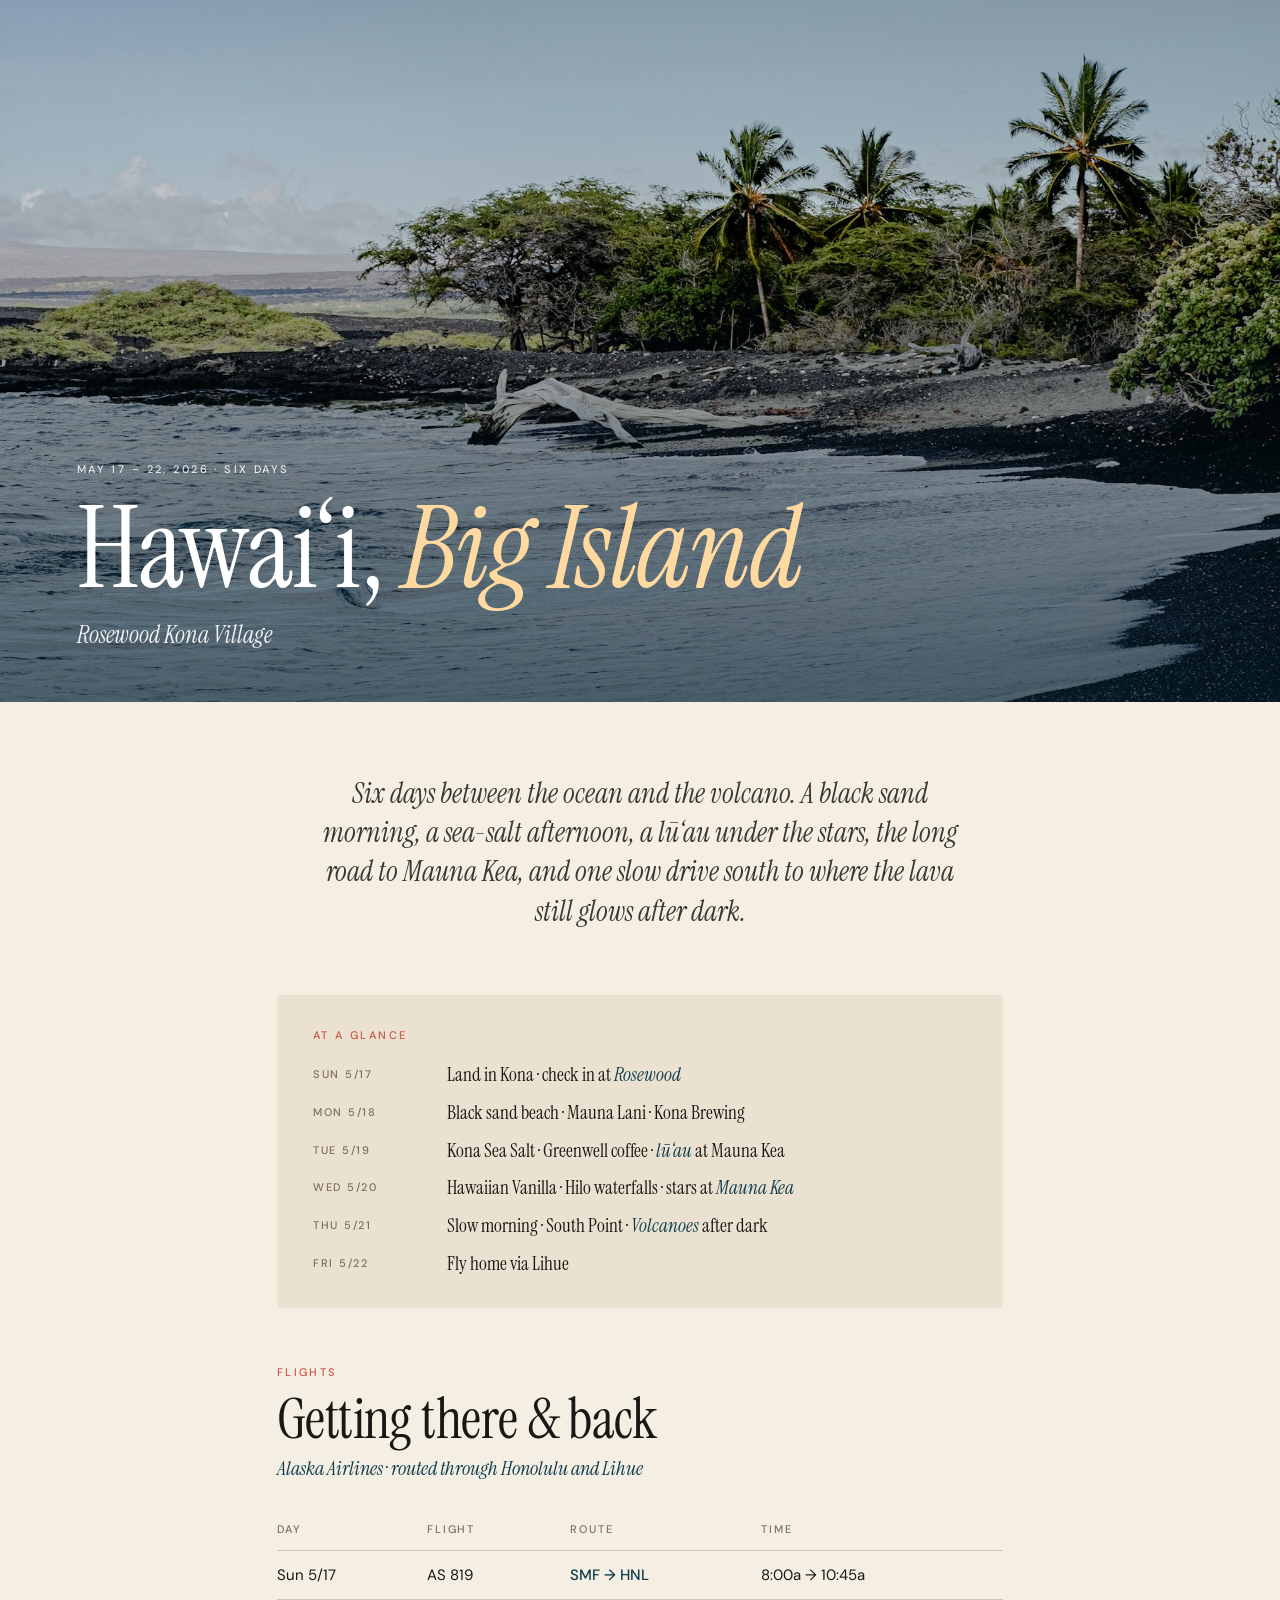
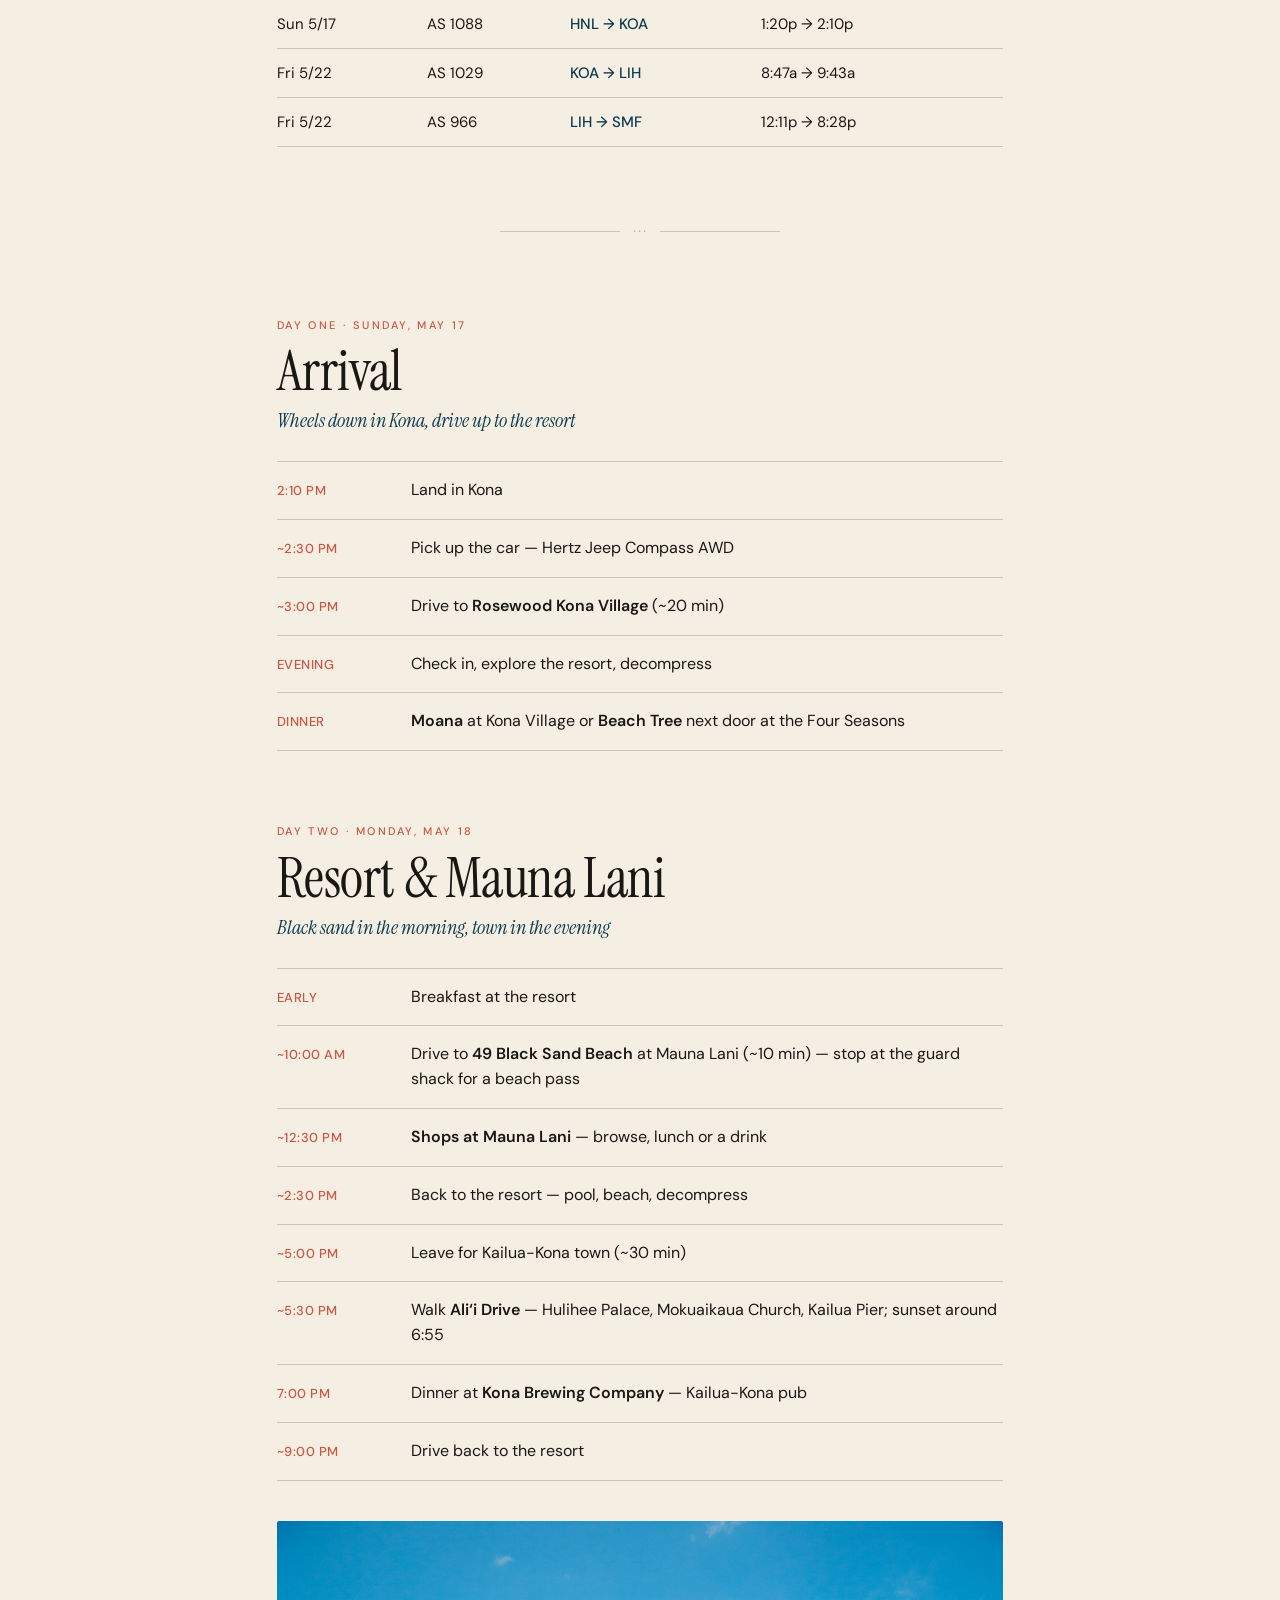
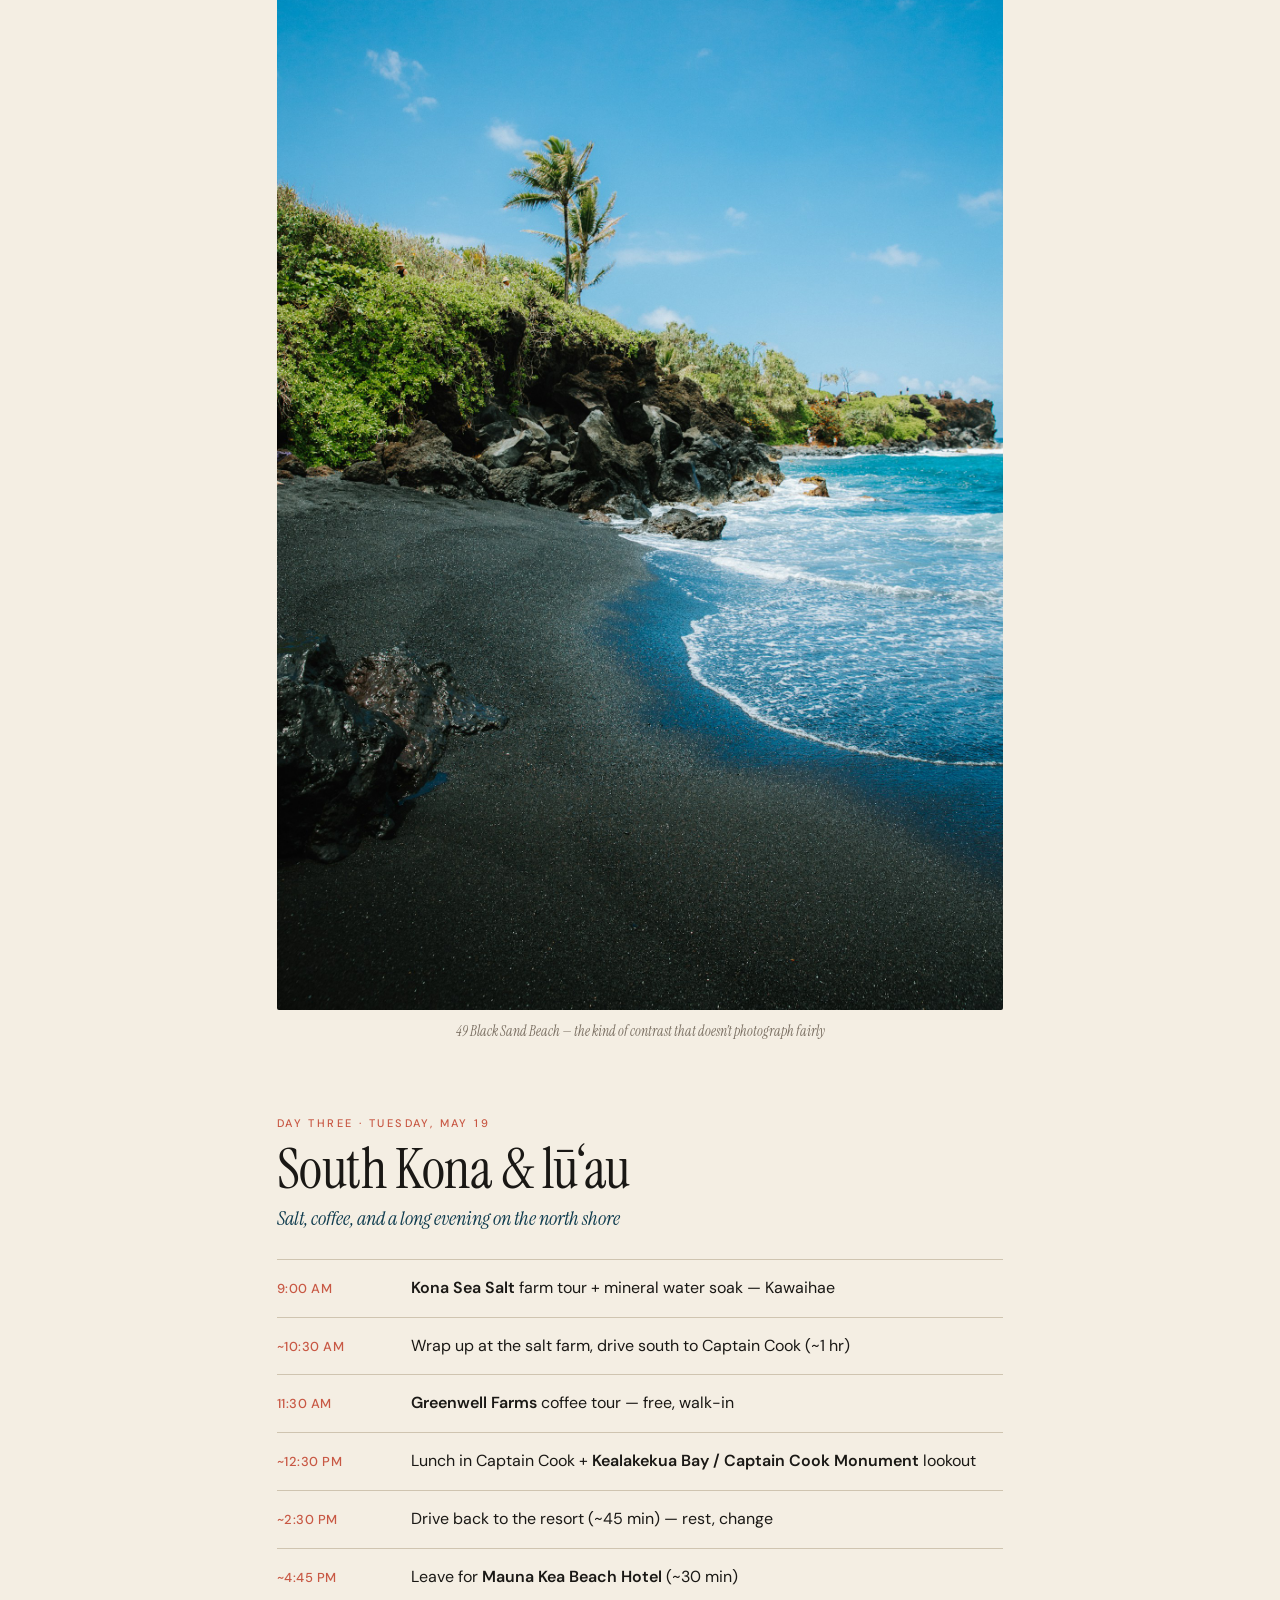
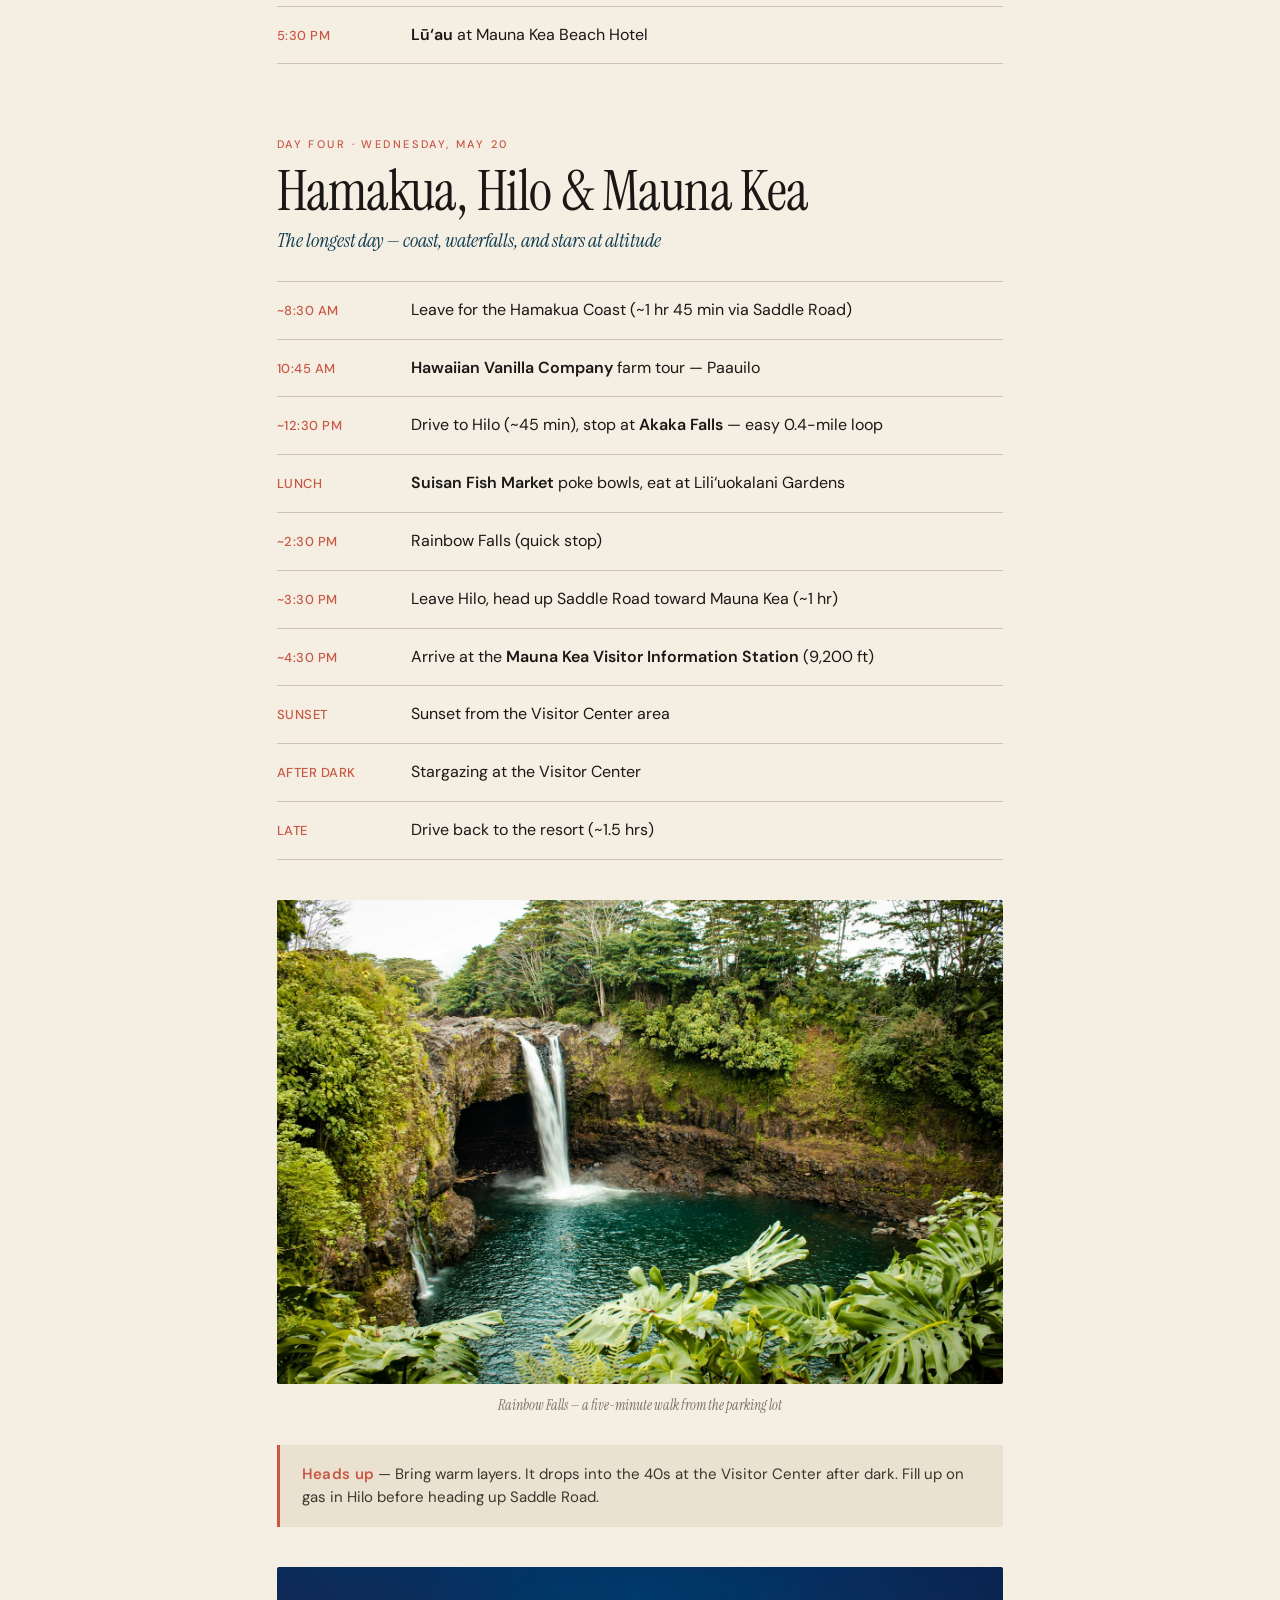
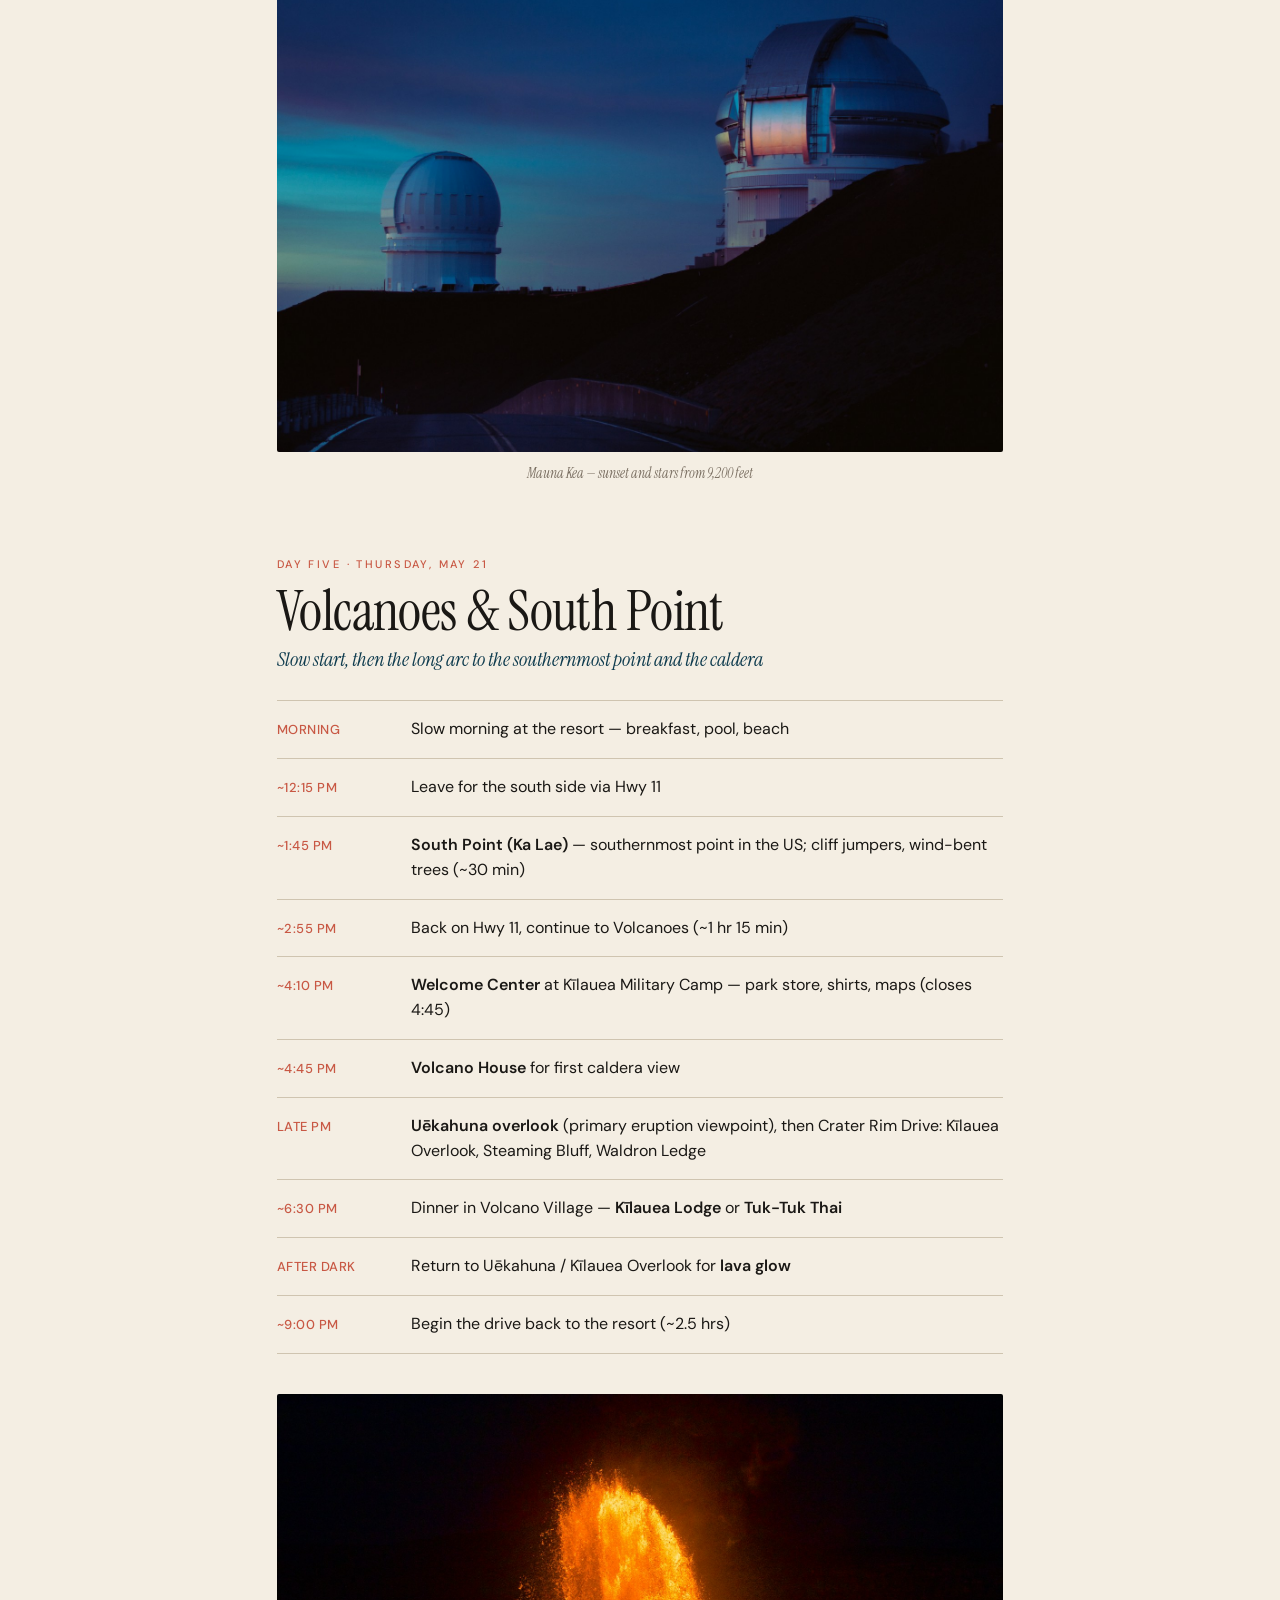
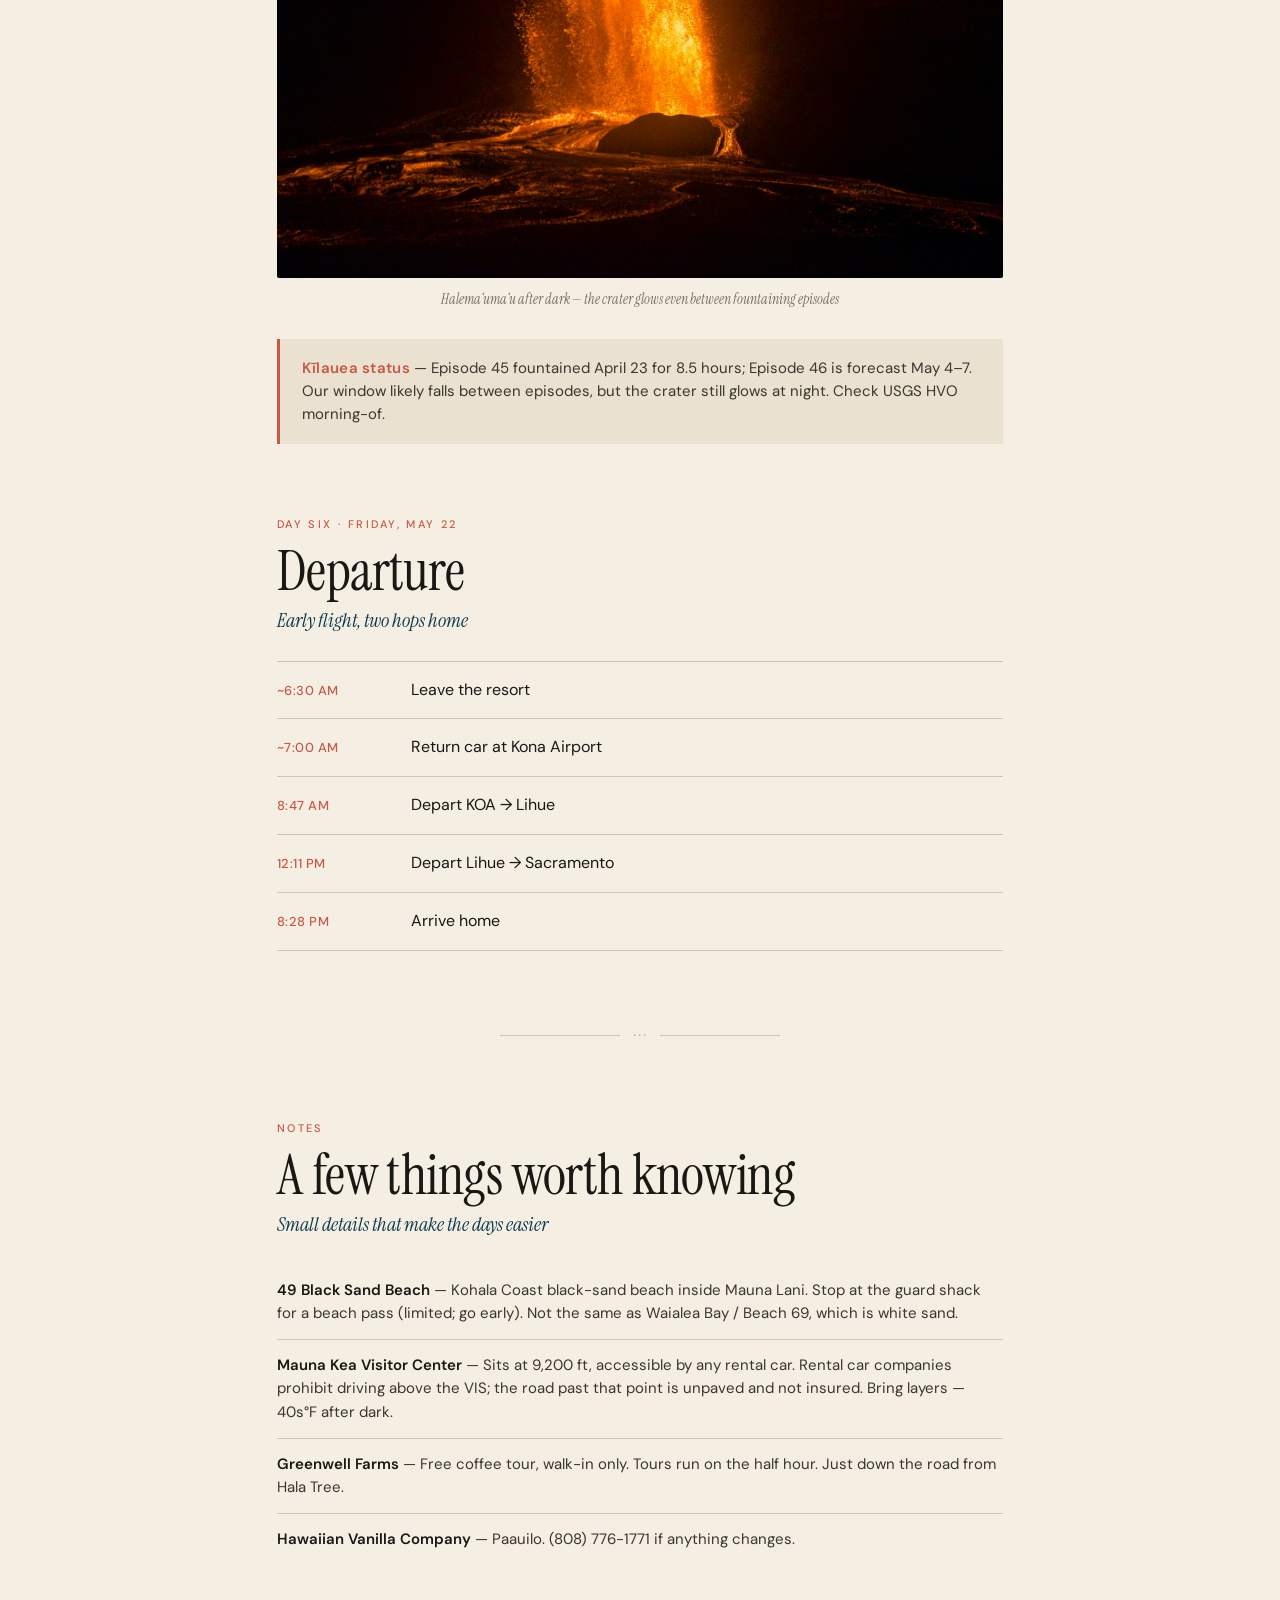
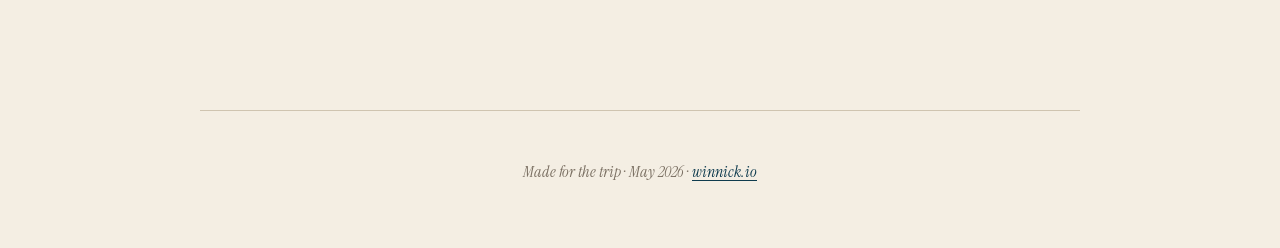
==== hawaii.html @ f0f40e4b "Add Hawaii trip page with images" ====
<!DOCTYPE html>
<html lang="en">
<head>
  <meta charset="utf-8">
  <title>Hawai‘i — Big Island · May 2026</title>
  <meta name="viewport" content="width=device-width, initial-scale=1">
  <meta name="color-scheme" content="light">
  <meta property="og:type" content="website">
  <meta property="og:title" content="Hawai‘i — Big Island, May 2026">
  <meta property="og:description" content="Six days on the Big Island. Rosewood Kona Village, May 17–22, 2026.">
  <meta property="og:image" content="https://winnick.io/images/hawaii/hero.jpg">
  <link rel="icon" href="/favicon.ico">
  <link rel="preconnect" href="https://fonts.googleapis.com">
  <link rel="preconnect" href="https://fonts.gstatic.com" crossorigin>
  <link href="https://fonts.googleapis.com/css2?family=Instrument+Serif:ital@0;1&family=DM+Sans:wght@400;500;600&display=swap" rel="stylesheet">
  <style>
    :root {
      --ink:        #1A1815;
      --ink-soft:   #3A3630;
      --muted:      #7A6F62;
      --faint:      #B5A99A;
      --sand:       #F4EEE3;
      --sand-deep:  #EAE1D0;
      --rule:       #CFC4B0;
      --ocean:      #0E3B4E;
      --ocean-dk:   #062332;
      --coral:      #C85844;
      --teal:       #1E7A75;
      --gold:       #C98B3A;
    }

    *, *::before, *::after { box-sizing: border-box; }
    html, body { margin: 0; padding: 0; }

    body {
      font-family: 'DM Sans', -apple-system, BlinkMacSystemFont, sans-serif;
      font-size: 16px;
      line-height: 1.6;
      color: var(--ink);
      background: var(--sand);
      -webkit-font-smoothing: antialiased;
      -moz-osx-font-smoothing: grayscale;
    }

    a { color: var(--ocean); text-decoration: underline; text-decoration-thickness: 1px; text-underline-offset: 3px; }
    a:hover { color: var(--coral); }

    /* ----- HERO ----- */
    .hero {
      position: relative;
      width: 100%;
      height: 78vh;
      min-height: 520px;
      max-height: 780px;
      overflow: hidden;
      background: var(--ocean-dk);
    }
    .hero img {
      width: 100%; height: 100%;
      object-fit: cover;
      object-position: center 40%;
      display: block;
    }
    .hero::after {
      content: "";
      position: absolute; inset: 0;
      background:
        linear-gradient(180deg, rgba(6,35,50,0.15) 0%, rgba(6,35,50,0) 35%, rgba(6,35,50,0.55) 100%);
    }
    .hero-text {
      position: absolute;
      left: 0; right: 0; bottom: 0;
      padding: 48px max(6vw, 32px);
      color: #fff;
      z-index: 2;
    }
    .hero-eyebrow {
      font-family: 'DM Sans', sans-serif;
      font-size: 11px;
      font-weight: 500;
      letter-spacing: 0.22em;
      text-transform: uppercase;
      color: rgba(255,255,255,0.85);
      margin-bottom: 14px;
    }
    .hero-title {
      font-family: 'Instrument Serif', serif;
      font-weight: 400;
      font-size: clamp(56px, 9vw, 124px);
      line-height: 0.96;
      letter-spacing: -0.01em;
      margin: 0 0 12px;
    }
    .hero-title em {
      font-style: italic;
      color: #FFD9A0;
    }
    .hero-meta {
      font-family: 'Instrument Serif', serif;
      font-style: italic;
      font-size: clamp(18px, 2vw, 24px);
      color: rgba(255,255,255,0.92);
      margin: 0;
    }

    /* ----- LAYOUT ----- */
    main {
      max-width: 880px;
      margin: 0 auto;
      padding: 72px max(6vw, 24px) 96px;
    }

    .kicker {
      font-family: 'DM Sans', sans-serif;
      font-size: 11px;
      font-weight: 500;
      letter-spacing: 0.22em;
      text-transform: uppercase;
      color: var(--coral);
      margin: 0 0 8px;
    }

    h2 {
      font-family: 'Instrument Serif', serif;
      font-weight: 400;
      font-size: clamp(38px, 5vw, 56px);
      line-height: 1.05;
      letter-spacing: -0.01em;
      color: var(--ink);
      margin: 0 0 6px;
    }

    h3 {
      font-family: 'Instrument Serif', serif;
      font-style: italic;
      font-weight: 400;
      font-size: 20px;
      line-height: 1.3;
      color: var(--ocean);
      margin: 0 0 28px;
    }

    p { margin: 0 0 16px; }

    /* ----- INTRO BLURB ----- */
    .intro {
      font-family: 'Instrument Serif', serif;
      font-style: italic;
      font-size: clamp(22px, 2.4vw, 28px);
      line-height: 1.4;
      color: var(--ink-soft);
      max-width: 640px;
      margin: 0 auto 64px;
      text-align: center;
    }

    /* ----- SECTION ----- */
    section.day {
      margin-bottom: 72px;
    }

    .day-head {
      display: flex;
      align-items: baseline;
      gap: 24px;
      margin-bottom: 8px;
    }
    .day-num {
      font-family: 'Instrument Serif', serif;
      font-style: italic;
      color: var(--muted);
      font-size: 22px;
      flex-shrink: 0;
      min-width: 64px;
    }
    .day-title {
      font-family: 'Instrument Serif', serif;
      font-size: clamp(34px, 4.5vw, 48px);
      font-weight: 400;
      line-height: 1.05;
      letter-spacing: -0.01em;
      margin: 0;
    }
    .day-sub {
      font-family: 'Instrument Serif', serif;
      font-style: italic;
      font-size: 18px;
      color: var(--ocean);
      margin: 0 0 28px 0;
      padding-left: 88px;
    }

    /* ----- ITINERARY LIST ----- */
    .itin {
      margin: 0;
      padding: 0;
      list-style: none;
      border-top: 1px solid var(--rule);
    }
    .itin li {
      display: grid;
      grid-template-columns: 110px 1fr;
      gap: 24px;
      padding: 16px 0 16px;
      border-bottom: 1px solid var(--rule);
      align-items: baseline;
    }
    .itin .time {
      font-family: 'DM Sans', sans-serif;
      font-size: 13px;
      font-weight: 500;
      letter-spacing: 0.04em;
      color: var(--coral);
      text-transform: uppercase;
      padding-top: 2px;
    }
    .itin .what {
      font-family: 'DM Sans', sans-serif;
      font-size: 16px;
      line-height: 1.55;
      color: var(--ink);
    }
    .itin .what strong {
      font-weight: 600;
      color: var(--ink);
    }
    .itin .what em {
      font-family: 'Instrument Serif', serif;
      font-style: italic;
      color: var(--muted);
      font-size: 15px;
    }

    @media (max-width: 560px) {
      .itin li {
        grid-template-columns: 1fr;
        gap: 4px;
        padding: 14px 0;
      }
      .day-head { flex-direction: column; gap: 4px; }
      .day-sub { padding-left: 0; }
      .day-num { min-width: 0; }
    }

    /* ----- IMAGES ----- */
    figure {
      margin: 40px 0 8px;
      padding: 0;
    }
    figure img {
      width: 100%;
      height: auto;
      display: block;
      border-radius: 2px;
    }
    figure figcaption {
      font-family: 'Instrument Serif', serif;
      font-style: italic;
      font-size: 14px;
      color: var(--muted);
      margin-top: 10px;
      text-align: center;
    }

    /* ----- CALLOUT / NOTE ----- */
    .note {
      background: var(--sand-deep);
      border-left: 3px solid var(--coral);
      padding: 18px 22px;
      margin: 28px 0 0;
      font-size: 15px;
      line-height: 1.55;
      color: var(--ink-soft);
    }
    .note strong {
      color: var(--coral);
      font-weight: 600;
      letter-spacing: 0.02em;
    }

    /* ----- FLIGHTS TABLE ----- */
    .flights {
      width: 100%;
      border-collapse: collapse;
      margin: 0 0 24px;
      font-size: 15px;
    }
    .flights th, .flights td {
      text-align: left;
      padding: 12px 14px 12px 0;
      border-bottom: 1px solid var(--rule);
    }
    .flights th {
      font-family: 'DM Sans', sans-serif;
      font-weight: 500;
      font-size: 11px;
      letter-spacing: 0.18em;
      text-transform: uppercase;
      color: var(--muted);
    }
    .flights .route { font-variant-numeric: tabular-nums; color: var(--ocean); font-weight: 500; }
    .flights .time { font-variant-numeric: tabular-nums; }

    /* ----- SECTION DIVIDER ----- */
    .divider {
      display: flex;
      align-items: center;
      justify-content: center;
      gap: 14px;
      margin: 72px 0;
      color: var(--faint);
      font-family: 'Instrument Serif', serif;
      font-style: italic;
    }
    .divider::before, .divider::after {
      content: "";
      flex: 1;
      height: 1px;
      background: var(--rule);
      max-width: 120px;
    }

    /* ----- AT A GLANCE ----- */
    .glance {
      background: var(--sand-deep);
      border-radius: 4px;
      padding: 32px 36px;
      margin-bottom: 56px;
    }
    .glance h4 {
      font-family: 'DM Sans', sans-serif;
      font-size: 11px;
      font-weight: 500;
      letter-spacing: 0.22em;
      text-transform: uppercase;
      color: var(--coral);
      margin: 0 0 18px;
    }
    .glance dl {
      display: grid;
      grid-template-columns: 110px 1fr;
      gap: 12px 24px;
      margin: 0;
      font-size: 15px;
    }
    .glance dt {
      font-family: 'DM Sans', sans-serif;
      font-weight: 500;
      color: var(--muted);
      font-size: 11px;
      letter-spacing: 0.16em;
      text-transform: uppercase;
      padding-top: 4px;
    }
    .glance dd {
      margin: 0;
      color: var(--ink);
      font-family: 'Instrument Serif', serif;
      font-size: 19px;
      line-height: 1.35;
    }
    .glance dd em {
      font-style: italic;
      color: var(--ocean);
    }

    /* ----- NOTES SECTION ----- */
    .notes-list {
      list-style: none;
      padding: 0;
      margin: 0;
    }
    .notes-list li {
      padding: 14px 0;
      border-bottom: 1px solid var(--rule);
      font-size: 15px;
      line-height: 1.55;
      color: var(--ink-soft);
    }
    .notes-list li:last-child { border-bottom: none; }
    .notes-list strong { color: var(--ink); font-weight: 600; }

    /* ----- FOOTER ----- */
    footer {
      text-align: center;
      padding: 48px 24px 64px;
      color: var(--muted);
      font-family: 'Instrument Serif', serif;
      font-style: italic;
      font-size: 16px;
      border-top: 1px solid var(--rule);
      margin-top: 48px;
      max-width: 880px;
      margin-left: auto;
      margin-right: auto;
    }
    footer a { color: var(--ocean); }

    @media (max-width: 560px) {
      .glance { padding: 24px 22px; }
      .glance dl { grid-template-columns: 1fr; gap: 4px 0; }
      .glance dt { padding-top: 12px; }
      main { padding: 48px 22px 64px; }
    }
  </style>
</head>
<body>

  <header class="hero">
    <img src="/images/hawaii/hero.jpg" alt="Black sand beach with palm trees and turquoise water on the Big Island">
    <div class="hero-text">
      <div class="hero-eyebrow">May 17 – 22, 2026 · Six days</div>
      <h1 class="hero-title">Hawai‘i, <em>Big Island</em></h1>
      <p class="hero-meta">Rosewood Kona Village</p>
    </div>
  </header>

  <main>

    <p class="intro">Six days between the ocean and the volcano. A black sand morning, a sea-salt afternoon, a lū‘au under the stars, the long road to Mauna Kea, and one slow drive south to where the lava still glows after dark.</p>

    <div class="glance">
      <h4>At a glance</h4>
      <dl>
        <dt>Sun 5/17</dt><dd>Land in Kona · check in at <em>Rosewood</em></dd>
        <dt>Mon 5/18</dt><dd>Black sand beach · Mauna Lani · Kona Brewing</dd>
        <dt>Tue 5/19</dt><dd>Kona Sea Salt · Greenwell coffee · <em>lū‘au</em> at Mauna Kea</dd>
        <dt>Wed 5/20</dt><dd>Hawaiian Vanilla · Hilo waterfalls · stars at <em>Mauna Kea</em></dd>
        <dt>Thu 5/21</dt><dd>Slow morning · South Point · <em>Volcanoes</em> after dark</dd>
        <dt>Fri 5/22</dt><dd>Fly home via Lihue</dd>
      </dl>
    </div>

    <section>
      <p class="kicker">Flights</p>
      <h2>Getting there &amp; back</h2>
      <h3>Alaska Airlines · routed through Honolulu and Lihue</h3>
      <table class="flights">
        <thead>
          <tr><th>Day</th><th>Flight</th><th>Route</th><th>Time</th></tr>
        </thead>
        <tbody>
          <tr><td>Sun 5/17</td><td>AS 819</td><td class="route">SMF → HNL</td><td class="time">8:00a → 10:45a</td></tr>
          <tr><td>Sun 5/17</td><td>AS 1088</td><td class="route">HNL → KOA</td><td class="time">1:20p → 2:10p</td></tr>
          <tr><td>Fri 5/22</td><td>AS 1029</td><td class="route">KOA → LIH</td><td class="time">8:47a → 9:43a</td></tr>
          <tr><td>Fri 5/22</td><td>AS 966</td><td class="route">LIH → SMF</td><td class="time">12:11p → 8:28p</td></tr>
        </tbody>
      </table>
    </section>

    <div class="divider">·  ·  ·</div>

    <!-- DAY 1 -->
    <section class="day">
      <p class="kicker">Day One · Sunday, May 17</p>
      <h2>Arrival</h2>
      <h3>Wheels down in Kona, drive up to the resort</h3>
      <ul class="itin">
        <li><span class="time">2:10 PM</span><span class="what">Land in Kona</span></li>
        <li><span class="time">~2:30 PM</span><span class="what">Pick up the car — Hertz Jeep Compass AWD</span></li>
        <li><span class="time">~3:00 PM</span><span class="what">Drive to <strong>Rosewood Kona Village</strong> (~20 min)</span></li>
        <li><span class="time">Evening</span><span class="what">Check in, explore the resort, decompress</span></li>
        <li><span class="time">Dinner</span><span class="what"><strong>Moana</strong> at Kona Village or <strong>Beach Tree</strong> next door at the Four Seasons</span></li>
      </ul>
    </section>

    <!-- DAY 2 -->
    <section class="day">
      <p class="kicker">Day Two · Monday, May 18</p>
      <h2>Resort &amp; Mauna Lani</h2>
      <h3>Black sand in the morning, town in the evening</h3>
      <ul class="itin">
        <li><span class="time">Early</span><span class="what">Breakfast at the resort</span></li>
        <li><span class="time">~10:00 AM</span><span class="what">Drive to <strong>49 Black Sand Beach</strong> at Mauna Lani (~10 min) — stop at the guard shack for a beach pass</span></li>
        <li><span class="time">~12:30 PM</span><span class="what"><strong>Shops at Mauna Lani</strong> — browse, lunch or a drink</span></li>
        <li><span class="time">~2:30 PM</span><span class="what">Back to the resort — pool, beach, decompress</span></li>
        <li><span class="time">~5:00 PM</span><span class="what">Leave for Kailua-Kona town (~30 min)</span></li>
        <li><span class="time">~5:30 PM</span><span class="what">Walk <strong>Ali‘i Drive</strong> — Hulihee Palace, Mokuaikaua Church, Kailua Pier; sunset around 6:55</span></li>
        <li><span class="time">7:00 PM</span><span class="what">Dinner at <strong>Kona Brewing Company</strong> — Kailua-Kona pub</span></li>
        <li><span class="time">~9:00 PM</span><span class="what">Drive back to the resort</span></li>
      </ul>
      <figure>
        <img src="/images/hawaii/black_sand.jpg" alt="Black sand beach with a palm tree and turquoise water on the Big Island">
        <figcaption>49 Black Sand Beach — the kind of contrast that doesn’t photograph fairly</figcaption>
      </figure>
    </section>

    <!-- DAY 3 -->
    <section class="day">
      <p class="kicker">Day Three · Tuesday, May 19</p>
      <h2>South Kona &amp; lū‘au</h2>
      <h3>Salt, coffee, and a long evening on the north shore</h3>
      <ul class="itin">
        <li><span class="time">9:00 AM</span><span class="what"><strong>Kona Sea Salt</strong> farm tour + mineral water soak — Kawaihae</span></li>
        <li><span class="time">~10:30 AM</span><span class="what">Wrap up at the salt farm, drive south to Captain Cook (~1 hr)</span></li>
        <li><span class="time">11:30 AM</span><span class="what"><strong>Greenwell Farms</strong> coffee tour — free, walk-in</span></li>
        <li><span class="time">~12:30 PM</span><span class="what">Lunch in Captain Cook + <strong>Kealakekua Bay / Captain Cook Monument</strong> lookout</span></li>
        <li><span class="time">~2:30 PM</span><span class="what">Drive back to the resort (~45 min) — rest, change</span></li>
        <li><span class="time">~4:45 PM</span><span class="what">Leave for <strong>Mauna Kea Beach Hotel</strong> (~30 min)</span></li>
        <li><span class="time">5:30 PM</span><span class="what"><strong>Lū‘au</strong> at Mauna Kea Beach Hotel</span></li>
      </ul>
    </section>

    <!-- DAY 4 -->
    <section class="day">
      <p class="kicker">Day Four · Wednesday, May 20</p>
      <h2>Hamakua, Hilo &amp; Mauna Kea</h2>
      <h3>The longest day — coast, waterfalls, and stars at altitude</h3>
      <ul class="itin">
        <li><span class="time">~8:30 AM</span><span class="what">Leave for the Hamakua Coast (~1 hr 45 min via Saddle Road)</span></li>
        <li><span class="time">10:45 AM</span><span class="what"><strong>Hawaiian Vanilla Company</strong> farm tour — Paauilo</span></li>
        <li><span class="time">~12:30 PM</span><span class="what">Drive to Hilo (~45 min), stop at <strong>Akaka Falls</strong> — easy 0.4-mile loop</span></li>
        <li><span class="time">Lunch</span><span class="what"><strong>Suisan Fish Market</strong> poke bowls, eat at Lili‘uokalani Gardens</span></li>
        <li><span class="time">~2:30 PM</span><span class="what">Rainbow Falls (quick stop)</span></li>
        <li><span class="time">~3:30 PM</span><span class="what">Leave Hilo, head up Saddle Road toward Mauna Kea (~1 hr)</span></li>
        <li><span class="time">~4:30 PM</span><span class="what">Arrive at the <strong>Mauna Kea Visitor Information Station</strong> (9,200 ft)</span></li>
        <li><span class="time">Sunset</span><span class="what">Sunset from the Visitor Center area</span></li>
        <li><span class="time">After dark</span><span class="what">Stargazing at the Visitor Center</span></li>
        <li><span class="time">Late</span><span class="what">Drive back to the resort (~1.5 hrs)</span></li>
      </ul>
      <figure>
        <img src="/images/hawaii/waterfall.jpg" alt="Rainbow Falls in Hilo, surrounded by lush green tropical foliage">
        <figcaption>Rainbow Falls — a five-minute walk from the parking lot</figcaption>
      </figure>
      <div class="note">
        <strong>Heads up</strong> — Bring warm layers. It drops into the 40s at the Visitor Center after dark. Fill up on gas in Hilo before heading up Saddle Road.
      </div>
      <figure>
        <img src="/images/hawaii/mauna_kea.jpg" alt="Mauna Kea observatory domes silhouetted against a deep blue twilight sky">
        <figcaption>Mauna Kea — sunset and stars from 9,200 feet</figcaption>
      </figure>
    </section>

    <!-- DAY 5 -->
    <section class="day">
      <p class="kicker">Day Five · Thursday, May 21</p>
      <h2>Volcanoes &amp; South Point</h2>
      <h3>Slow start, then the long arc to the southernmost point and the caldera</h3>
      <ul class="itin">
        <li><span class="time">Morning</span><span class="what">Slow morning at the resort — breakfast, pool, beach</span></li>
        <li><span class="time">~12:15 PM</span><span class="what">Leave for the south side via Hwy 11</span></li>
        <li><span class="time">~1:45 PM</span><span class="what"><strong>South Point (Ka Lae)</strong> — southernmost point in the US; cliff jumpers, wind-bent trees (~30 min)</span></li>
        <li><span class="time">~2:55 PM</span><span class="what">Back on Hwy 11, continue to Volcanoes (~1 hr 15 min)</span></li>
        <li><span class="time">~4:10 PM</span><span class="what"><strong>Welcome Center</strong> at Kīlauea Military Camp — park store, shirts, maps (closes 4:45)</span></li>
        <li><span class="time">~4:45 PM</span><span class="what"><strong>Volcano House</strong> for first caldera view</span></li>
        <li><span class="time">Late PM</span><span class="what"><strong>Uēkahuna overlook</strong> (primary eruption viewpoint), then Crater Rim Drive: Kīlauea Overlook, Steaming Bluff, Waldron Ledge</span></li>
        <li><span class="time">~6:30 PM</span><span class="what">Dinner in Volcano Village — <strong>Kīlauea Lodge</strong> or <strong>Tuk-Tuk Thai</strong></span></li>
        <li><span class="time">After dark</span><span class="what">Return to Uēkahuna / Kīlauea Overlook for <strong>lava glow</strong></span></li>
        <li><span class="time">~9:00 PM</span><span class="what">Begin the drive back to the resort (~2.5 hrs)</span></li>
      </ul>
      <figure>
        <img src="/images/hawaii/lava.jpg" alt="Bright orange lava fountain erupting at night from Kilauea volcano">
        <figcaption>Halema‘uma‘u after dark — the crater glows even between fountaining episodes</figcaption>
      </figure>
      <div class="note">
        <strong>Kīlauea status</strong> — Episode 45 fountained April 23 for 8.5 hours; Episode 46 is forecast May 4–7. Our window likely falls between episodes, but the crater still glows at night. Check USGS HVO morning-of.
      </div>
    </section>

    <!-- DAY 6 -->
    <section class="day">
      <p class="kicker">Day Six · Friday, May 22</p>
      <h2>Departure</h2>
      <h3>Early flight, two hops home</h3>
      <ul class="itin">
        <li><span class="time">~6:30 AM</span><span class="what">Leave the resort</span></li>
        <li><span class="time">~7:00 AM</span><span class="what">Return car at Kona Airport</span></li>
        <li><span class="time">8:47 AM</span><span class="what">Depart KOA → Lihue</span></li>
        <li><span class="time">12:11 PM</span><span class="what">Depart Lihue → Sacramento</span></li>
        <li><span class="time">8:28 PM</span><span class="what">Arrive home</span></li>
      </ul>
    </section>

    <div class="divider">·  ·  ·</div>

    <section>
      <p class="kicker">Notes</p>
      <h2>A few things worth knowing</h2>
      <h3>Small details that make the days easier</h3>
      <ul class="notes-list">
        <li><strong>49 Black Sand Beach</strong> — Kohala Coast black-sand beach inside Mauna Lani. Stop at the guard shack for a beach pass (limited; go early). Not the same as Waialea Bay / Beach 69, which is white sand.</li>
        <li><strong>Mauna Kea Visitor Center</strong> — Sits at 9,200 ft, accessible by any rental car. Rental car companies prohibit driving above the VIS; the road past that point is unpaved and not insured. Bring layers — 40s°F after dark.</li>
        <li><strong>Greenwell Farms</strong> — Free coffee tour, walk-in only. Tours run on the half hour. Just down the road from Hala Tree.</li>
        <li><strong>Hawaiian Vanilla Company</strong> — Paauilo. (808) 776-1771 if anything changes.</li>
        </ul>
    </section>

  </main>

  <footer>
    Made for the trip · May 2026 · <a href="/">winnick.io</a>
  </footer>

</body>
</html>
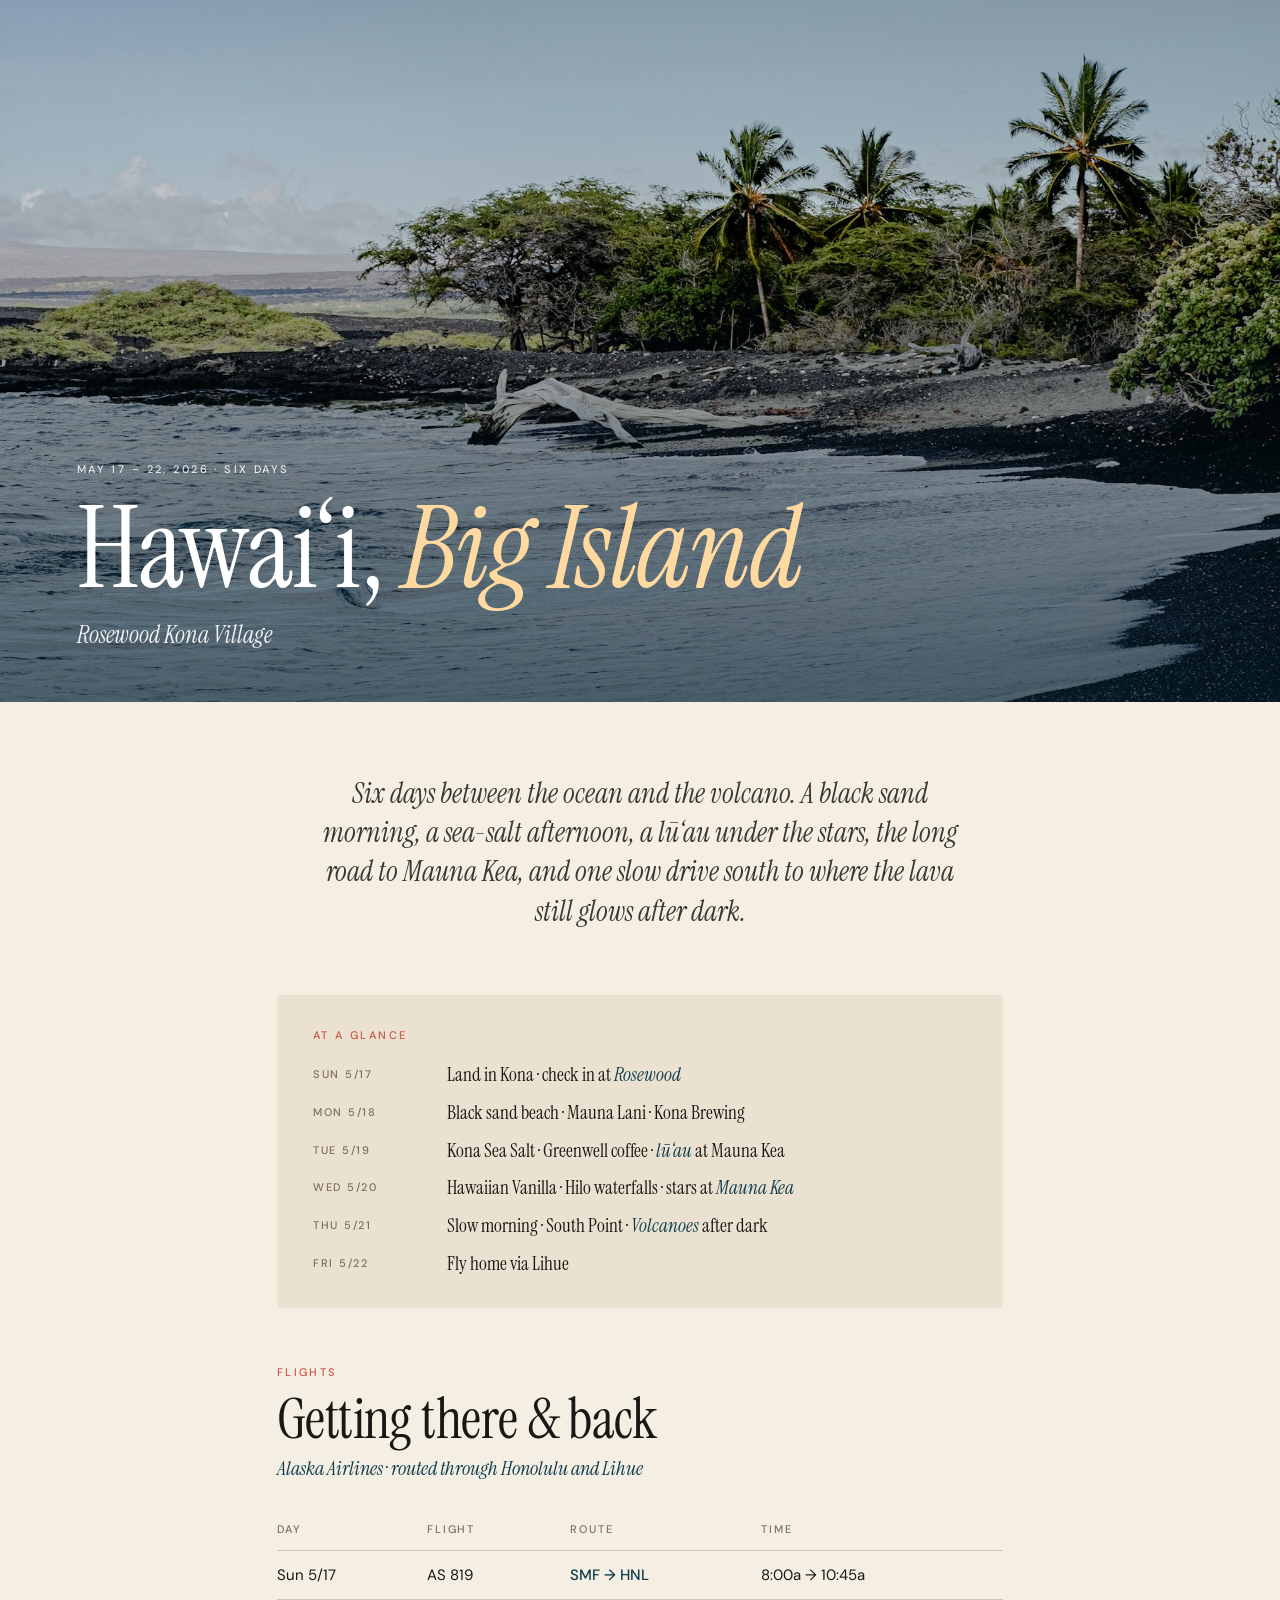
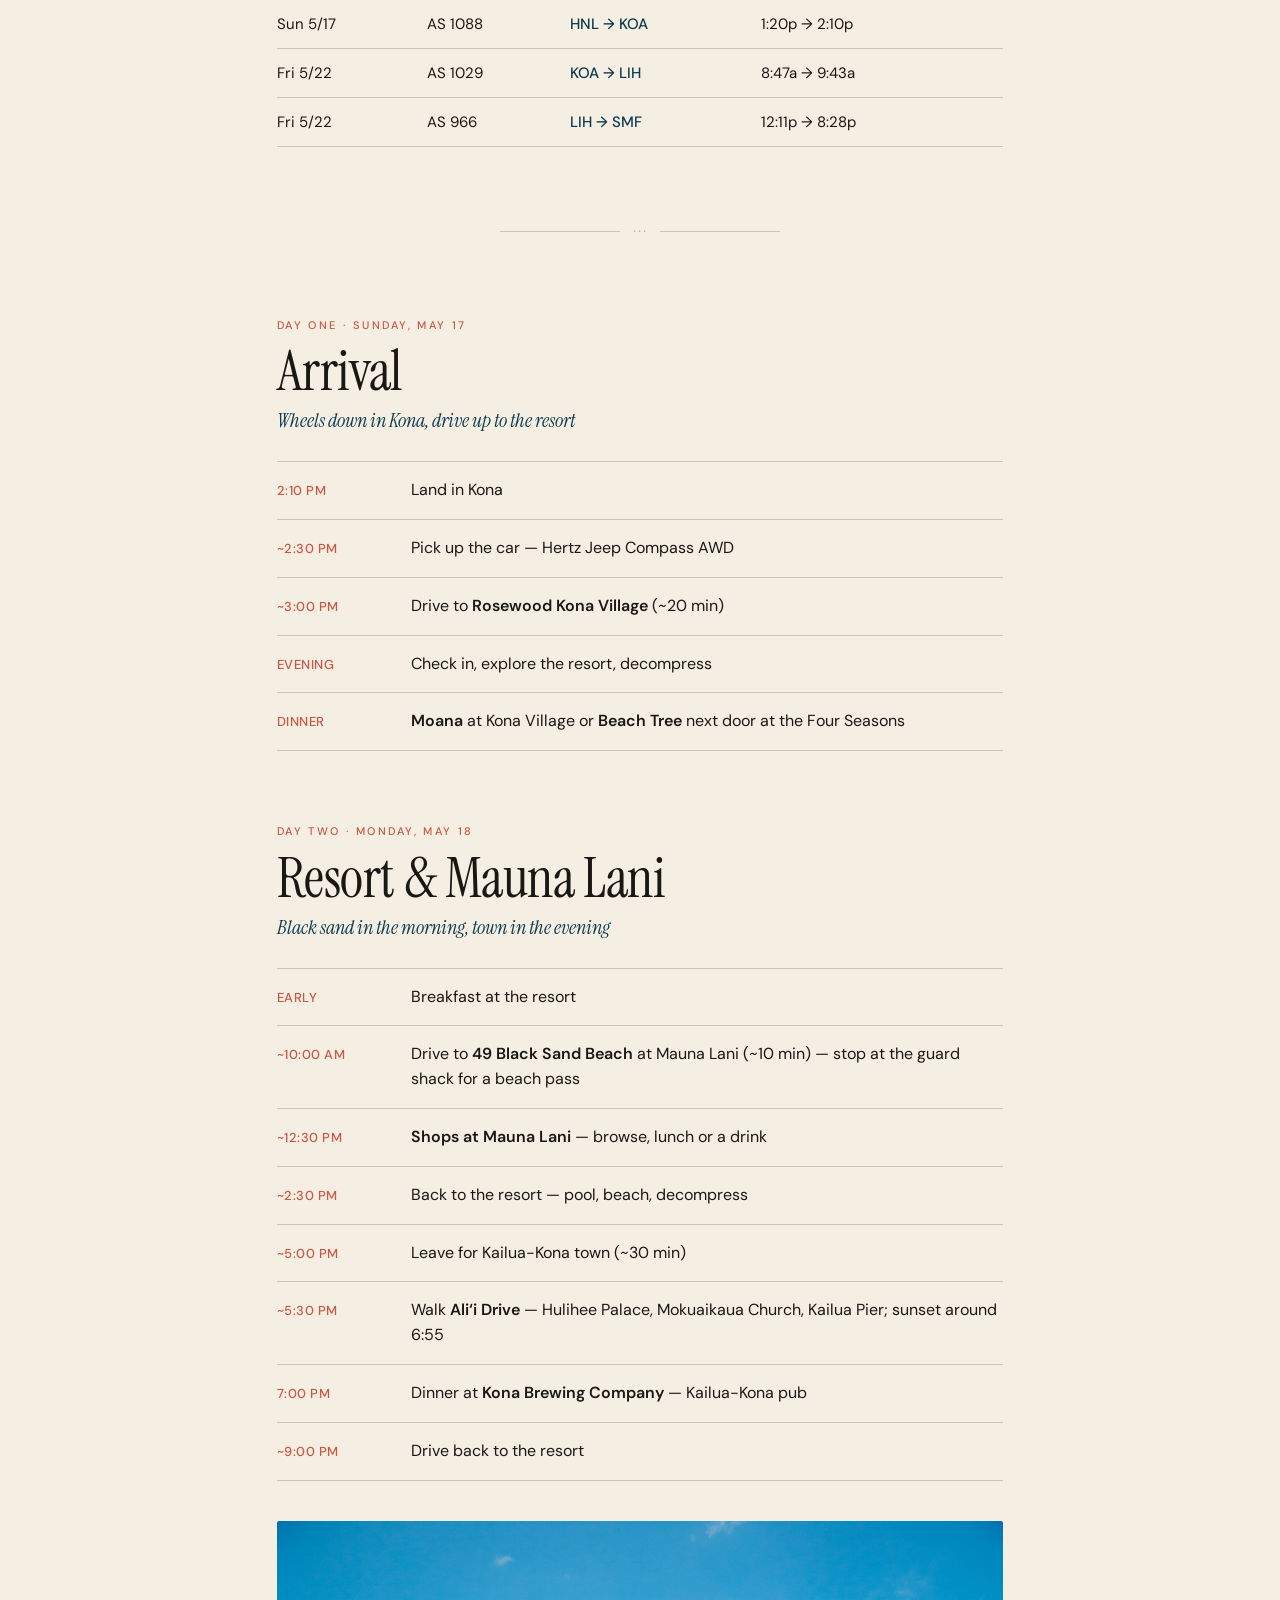
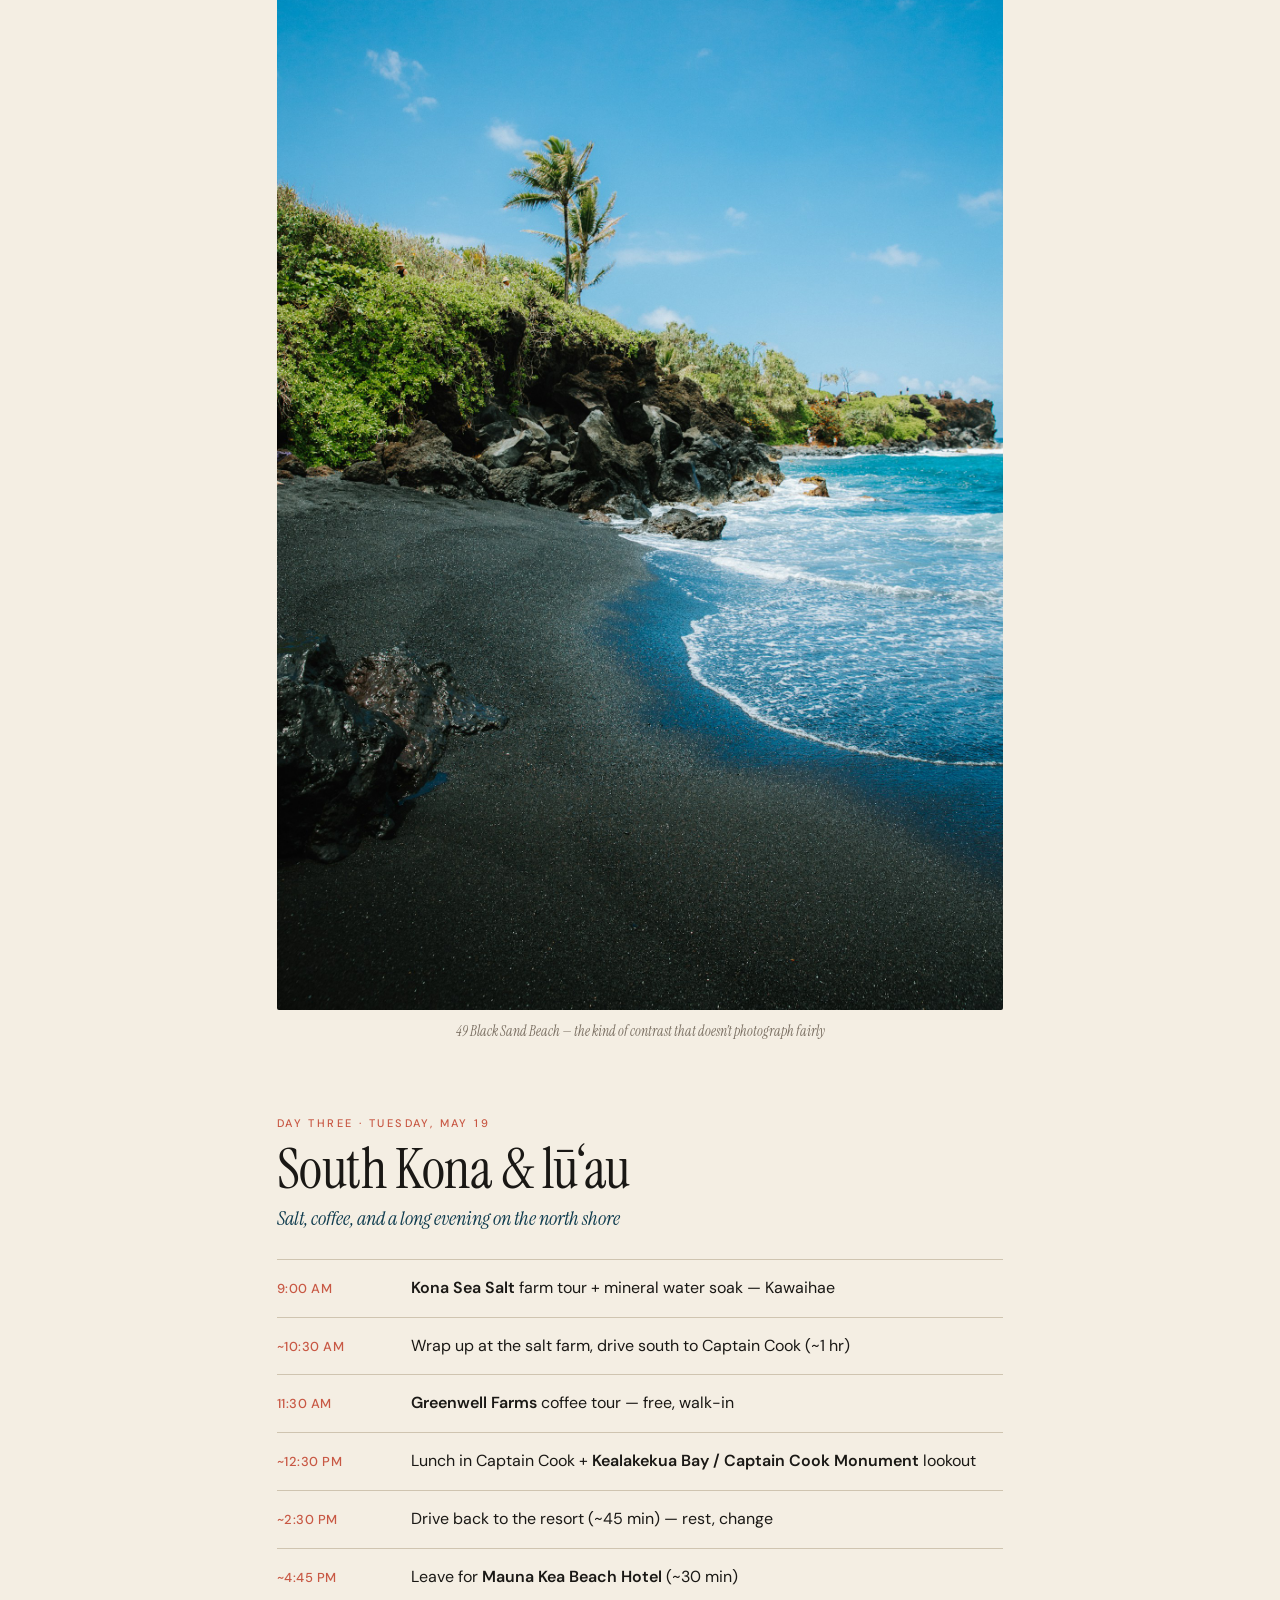
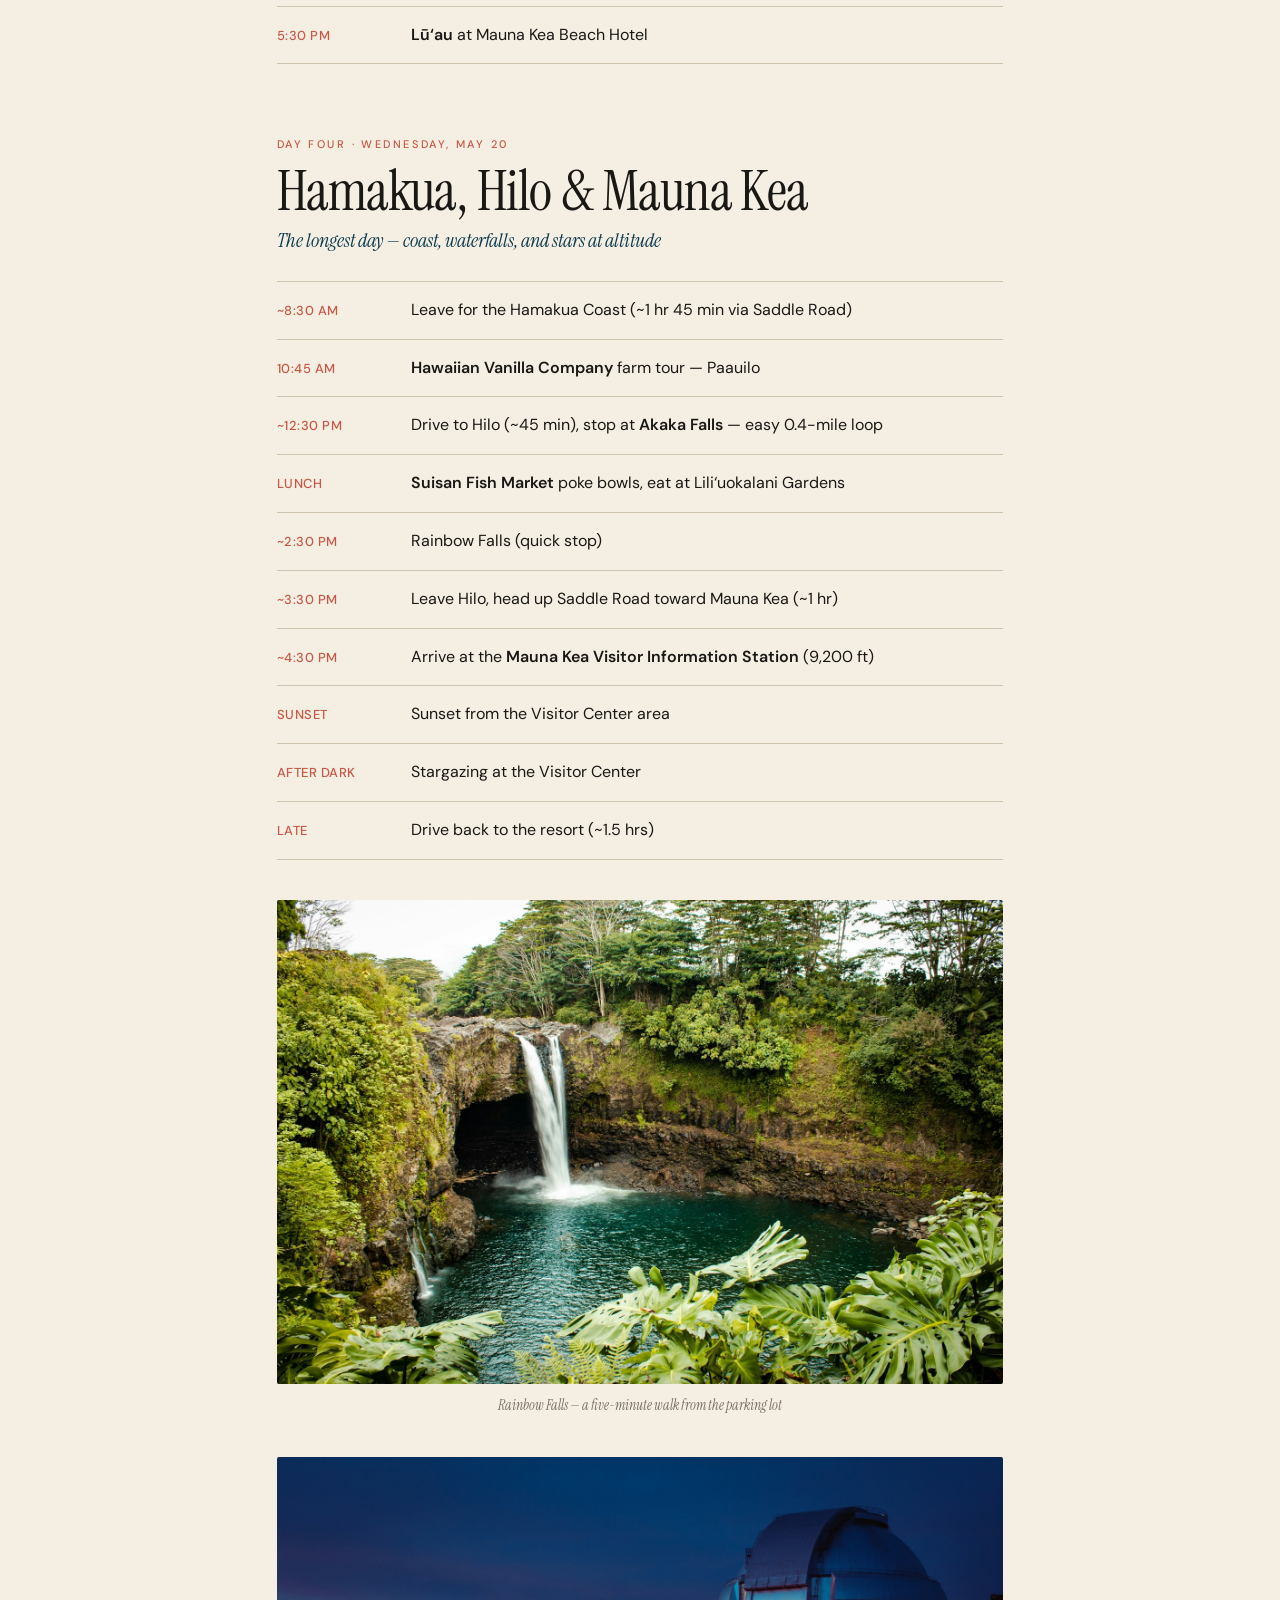
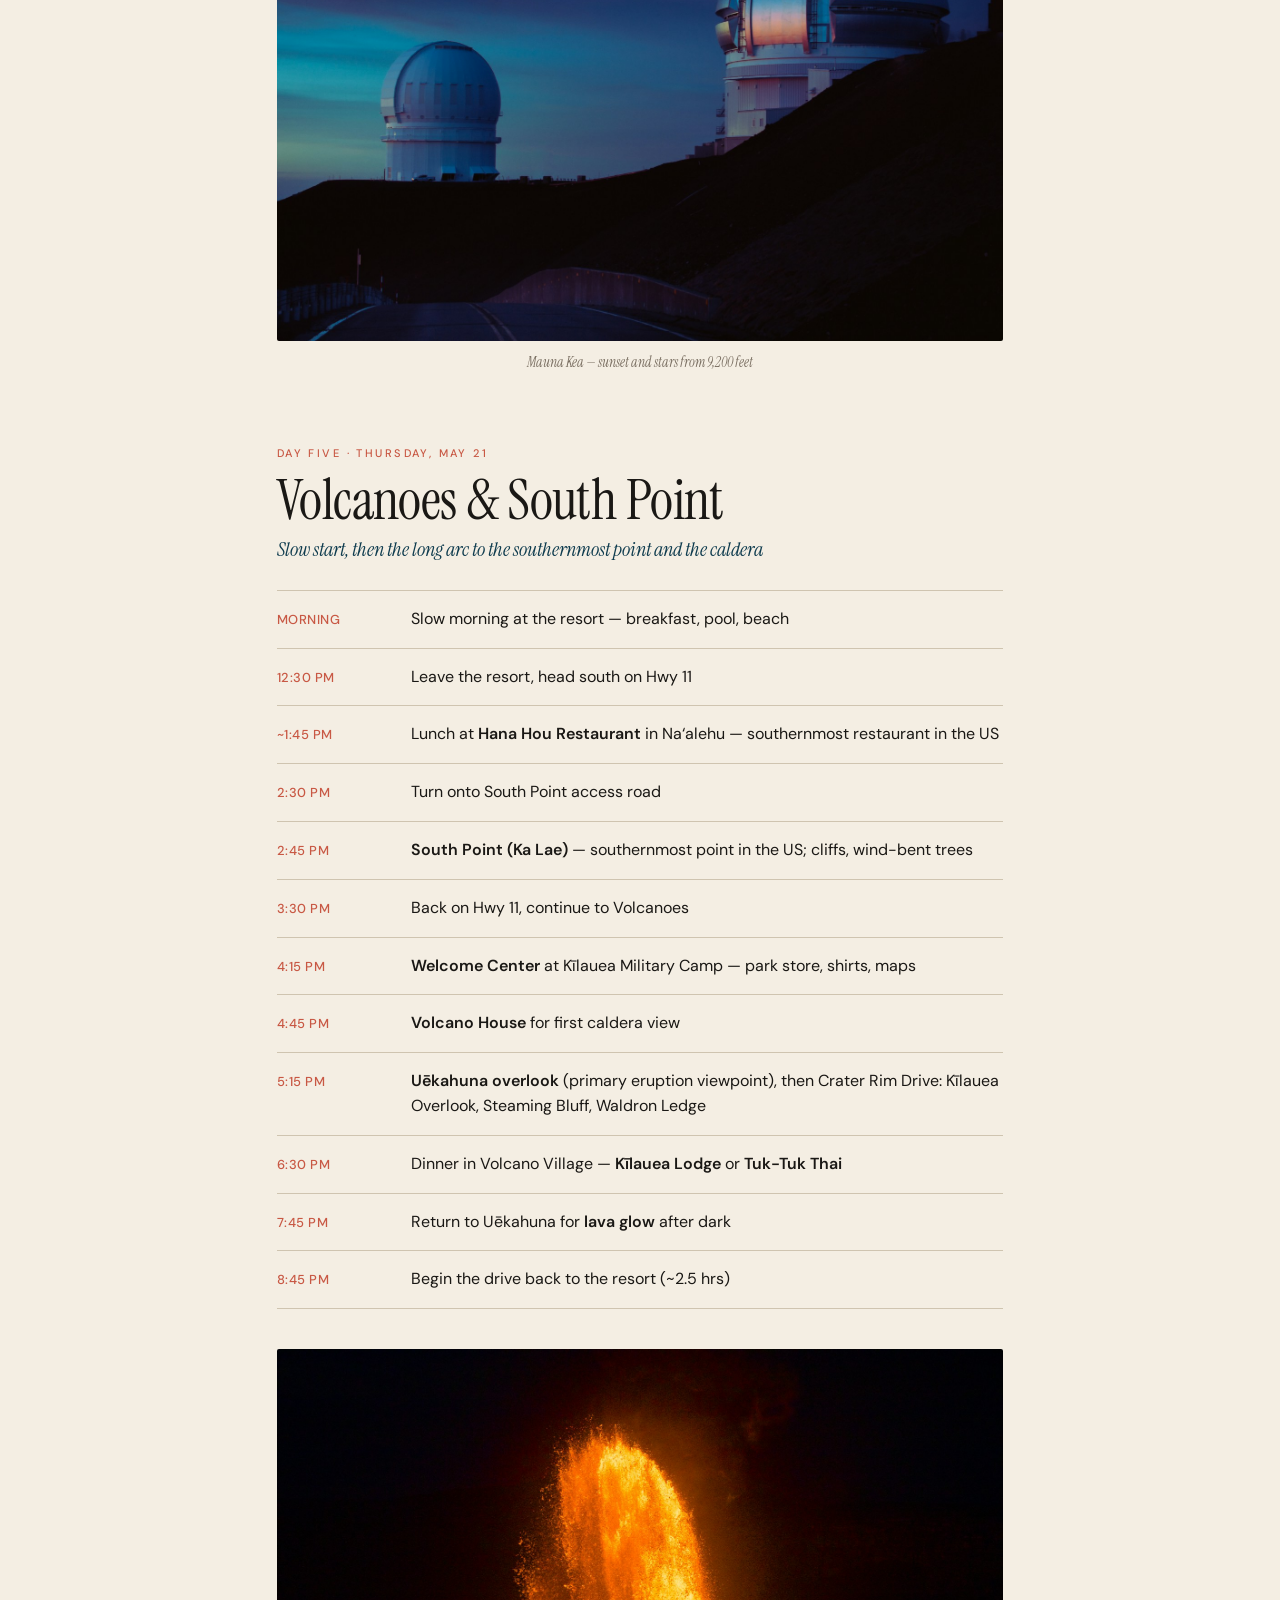
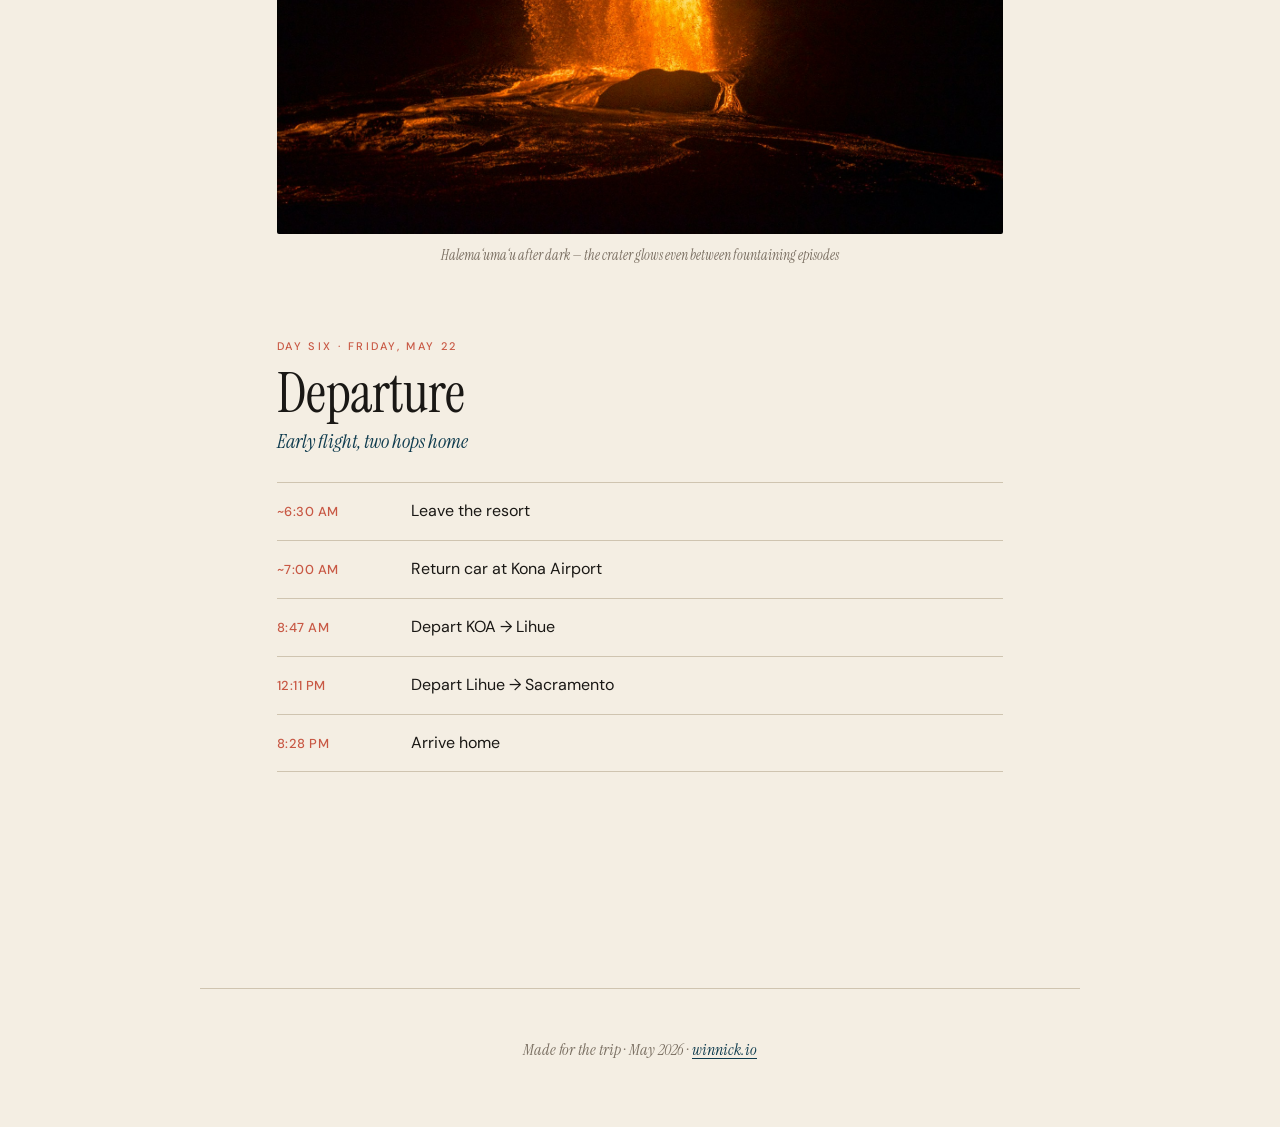
==== commit 7a215fc5: "Update Thursday — South Point + Volcanoes flow with spa surprise" ====
--- a/hawaii.html
+++ b/hawaii.html
@@ -522,9 +522,6 @@
         <img src="/images/hawaii/waterfall.jpg" alt="Rainbow Falls in Hilo, surrounded by lush green tropical foliage">
         <figcaption>Rainbow Falls — a five-minute walk from the parking lot</figcaption>
       </figure>
-      <div class="note">
-        <strong>Heads up</strong> — Bring warm layers. It drops into the 40s at the Visitor Center after dark. Fill up on gas in Hilo before heading up Saddle Road.
-      </div>
       <figure>
         <img src="/images/hawaii/mauna_kea.jpg" alt="Mauna Kea observatory domes silhouetted against a deep blue twilight sky">
         <figcaption>Mauna Kea — sunset and stars from 9,200 feet</figcaption>
@@ -538,23 +535,22 @@
       <h3>Slow start, then the long arc to the southernmost point and the caldera</h3>
       <ul class="itin">
         <li><span class="time">Morning</span><span class="what">Slow morning at the resort — breakfast, pool, beach</span></li>
-        <li><span class="time">~12:15 PM</span><span class="what">Leave for the south side via Hwy 11</span></li>
-        <li><span class="time">~1:45 PM</span><span class="what"><strong>South Point (Ka Lae)</strong> — southernmost point in the US; cliff jumpers, wind-bent trees (~30 min)</span></li>
-        <li><span class="time">~2:55 PM</span><span class="what">Back on Hwy 11, continue to Volcanoes (~1 hr 15 min)</span></li>
-        <li><span class="time">~4:10 PM</span><span class="what"><strong>Welcome Center</strong> at Kīlauea Military Camp — park store, shirts, maps (closes 4:45)</span></li>
-        <li><span class="time">~4:45 PM</span><span class="what"><strong>Volcano House</strong> for first caldera view</span></li>
-        <li><span class="time">Late PM</span><span class="what"><strong>Uēkahuna overlook</strong> (primary eruption viewpoint), then Crater Rim Drive: Kīlauea Overlook, Steaming Bluff, Waldron Ledge</span></li>
-        <li><span class="time">~6:30 PM</span><span class="what">Dinner in Volcano Village — <strong>Kīlauea Lodge</strong> or <strong>Tuk-Tuk Thai</strong></span></li>
-        <li><span class="time">After dark</span><span class="what">Return to Uēkahuna / Kīlauea Overlook for <strong>lava glow</strong></span></li>
-        <li><span class="time">~9:00 PM</span><span class="what">Begin the drive back to the resort (~2.5 hrs)</span></li>
+        <li><span class="time">12:30 PM</span><span class="what">Leave the resort, head south on Hwy 11</span></li>
+        <li><span class="time">~1:45 PM</span><span class="what">Lunch at <strong>Hana Hou Restaurant</strong> in Na‘alehu — southernmost restaurant in the US</span></li>
+        <li><span class="time">2:30 PM</span><span class="what">Turn onto South Point access road</span></li>
+        <li><span class="time">2:45 PM</span><span class="what"><strong>South Point (Ka Lae)</strong> — southernmost point in the US; cliffs, wind-bent trees</span></li>
+        <li><span class="time">3:30 PM</span><span class="what">Back on Hwy 11, continue to Volcanoes</span></li>
+        <li><span class="time">4:15 PM</span><span class="what"><strong>Welcome Center</strong> at Kīlauea Military Camp — park store, shirts, maps</span></li>
+        <li><span class="time">4:45 PM</span><span class="what"><strong>Volcano House</strong> for first caldera view</span></li>
+        <li><span class="time">5:15 PM</span><span class="what"><strong>Uēkahuna overlook</strong> (primary eruption viewpoint), then Crater Rim Drive: Kīlauea Overlook, Steaming Bluff, Waldron Ledge</span></li>
+        <li><span class="time">6:30 PM</span><span class="what">Dinner in Volcano Village — <strong>Kīlauea Lodge</strong> or <strong>Tuk-Tuk Thai</strong></span></li>
+        <li><span class="time">7:45 PM</span><span class="what">Return to Uēkahuna for <strong>lava glow</strong> after dark</span></li>
+        <li><span class="time">8:45 PM</span><span class="what">Begin the drive back to the resort (~2.5 hrs)</span></li>
       </ul>
       <figure>
         <img src="/images/hawaii/lava.jpg" alt="Bright orange lava fountain erupting at night from Kilauea volcano">
         <figcaption>Halema‘uma‘u after dark — the crater glows even between fountaining episodes</figcaption>
       </figure>
-      <div class="note">
-        <strong>Kīlauea status</strong> — Episode 45 fountained April 23 for 8.5 hours; Episode 46 is forecast May 4–7. Our window likely falls between episodes, but the crater still glows at night. Check USGS HVO morning-of.
-      </div>
     </section>
 
     <!-- DAY 6 -->
@@ -571,20 +567,6 @@
       </ul>
     </section>
 
-    <div class="divider">·  ·  ·</div>
-
-    <section>
-      <p class="kicker">Notes</p>
-      <h2>A few things worth knowing</h2>
-      <h3>Small details that make the days easier</h3>
-      <ul class="notes-list">
-        <li><strong>49 Black Sand Beach</strong> — Kohala Coast black-sand beach inside Mauna Lani. Stop at the guard shack for a beach pass (limited; go early). Not the same as Waialea Bay / Beach 69, which is white sand.</li>
-        <li><strong>Mauna Kea Visitor Center</strong> — Sits at 9,200 ft, accessible by any rental car. Rental car companies prohibit driving above the VIS; the road past that point is unpaved and not insured. Bring layers — 40s°F after dark.</li>
-        <li><strong>Greenwell Farms</strong> — Free coffee tour, walk-in only. Tours run on the half hour. Just down the road from Hala Tree.</li>
-        <li><strong>Hawaiian Vanilla Company</strong> — Paauilo. (808) 776-1771 if anything changes.</li>
-        </ul>
-    </section>
-
   </main>
 
   <footer>
